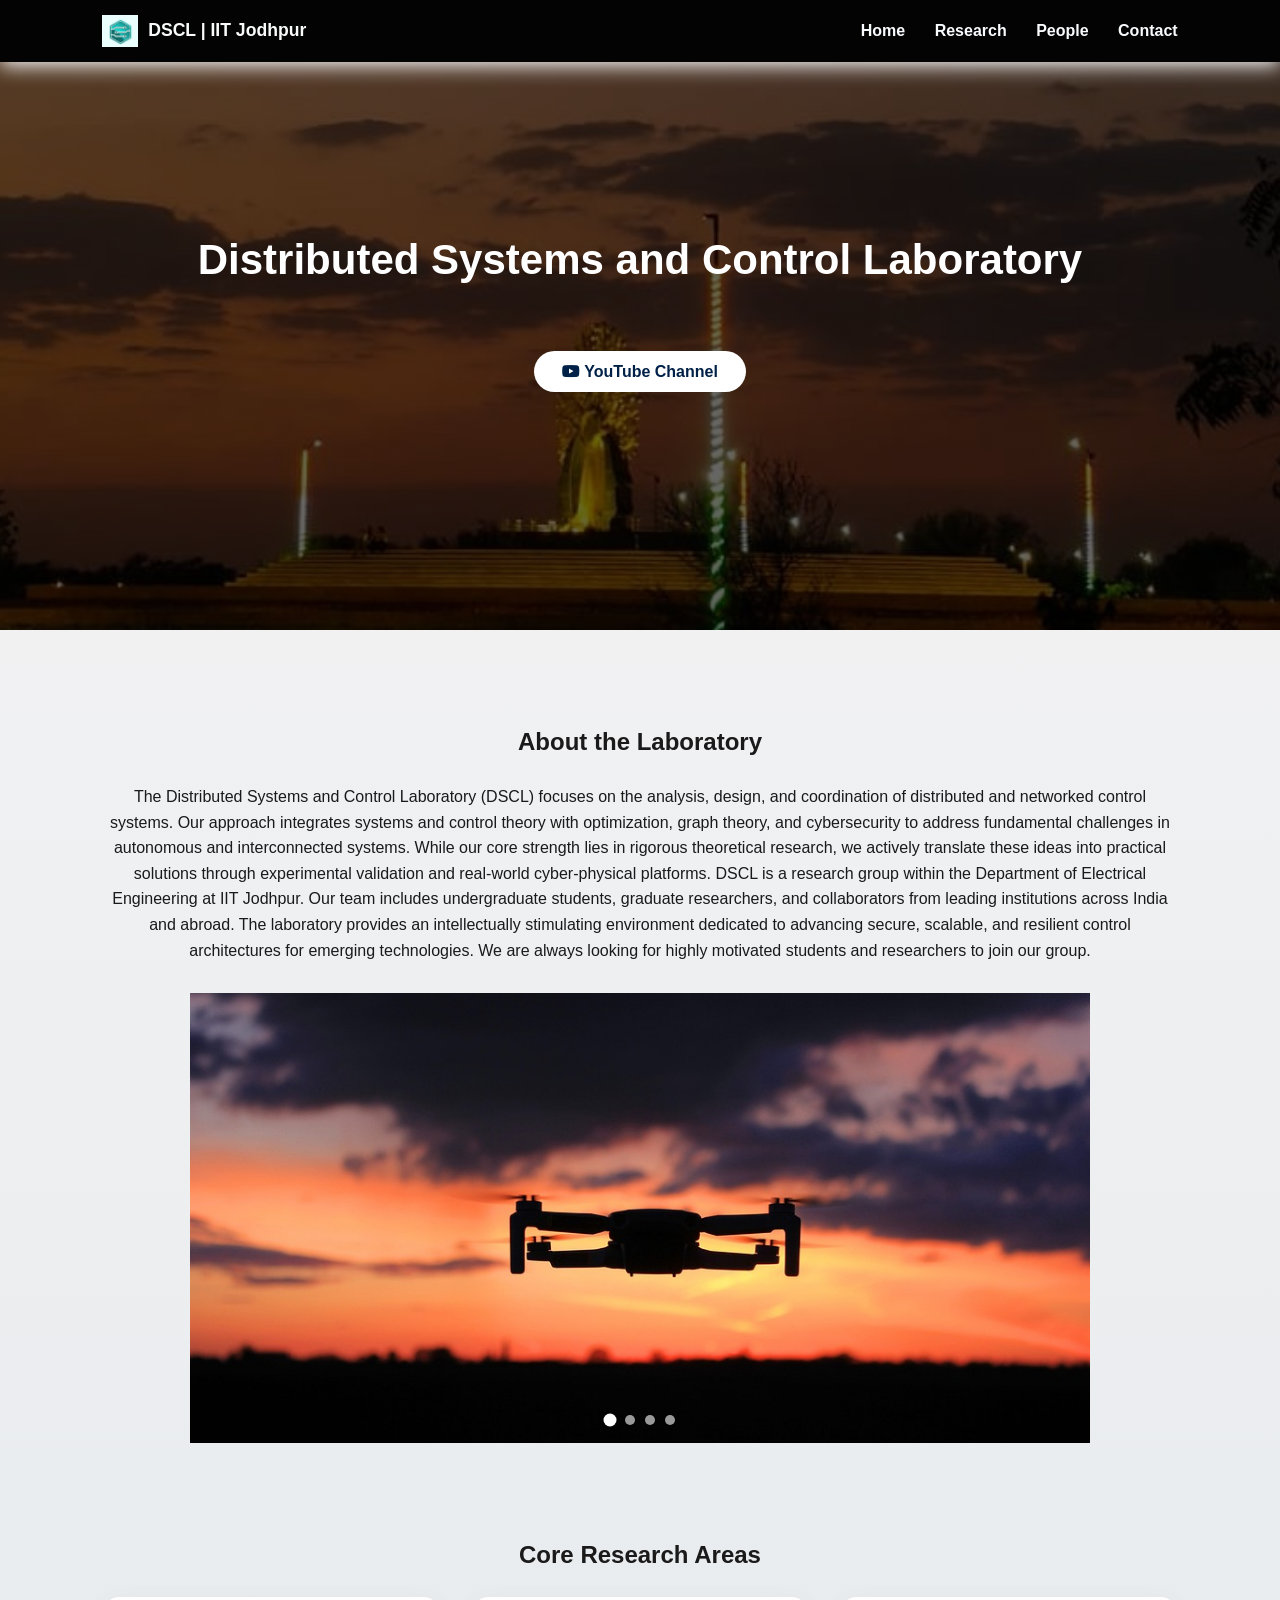
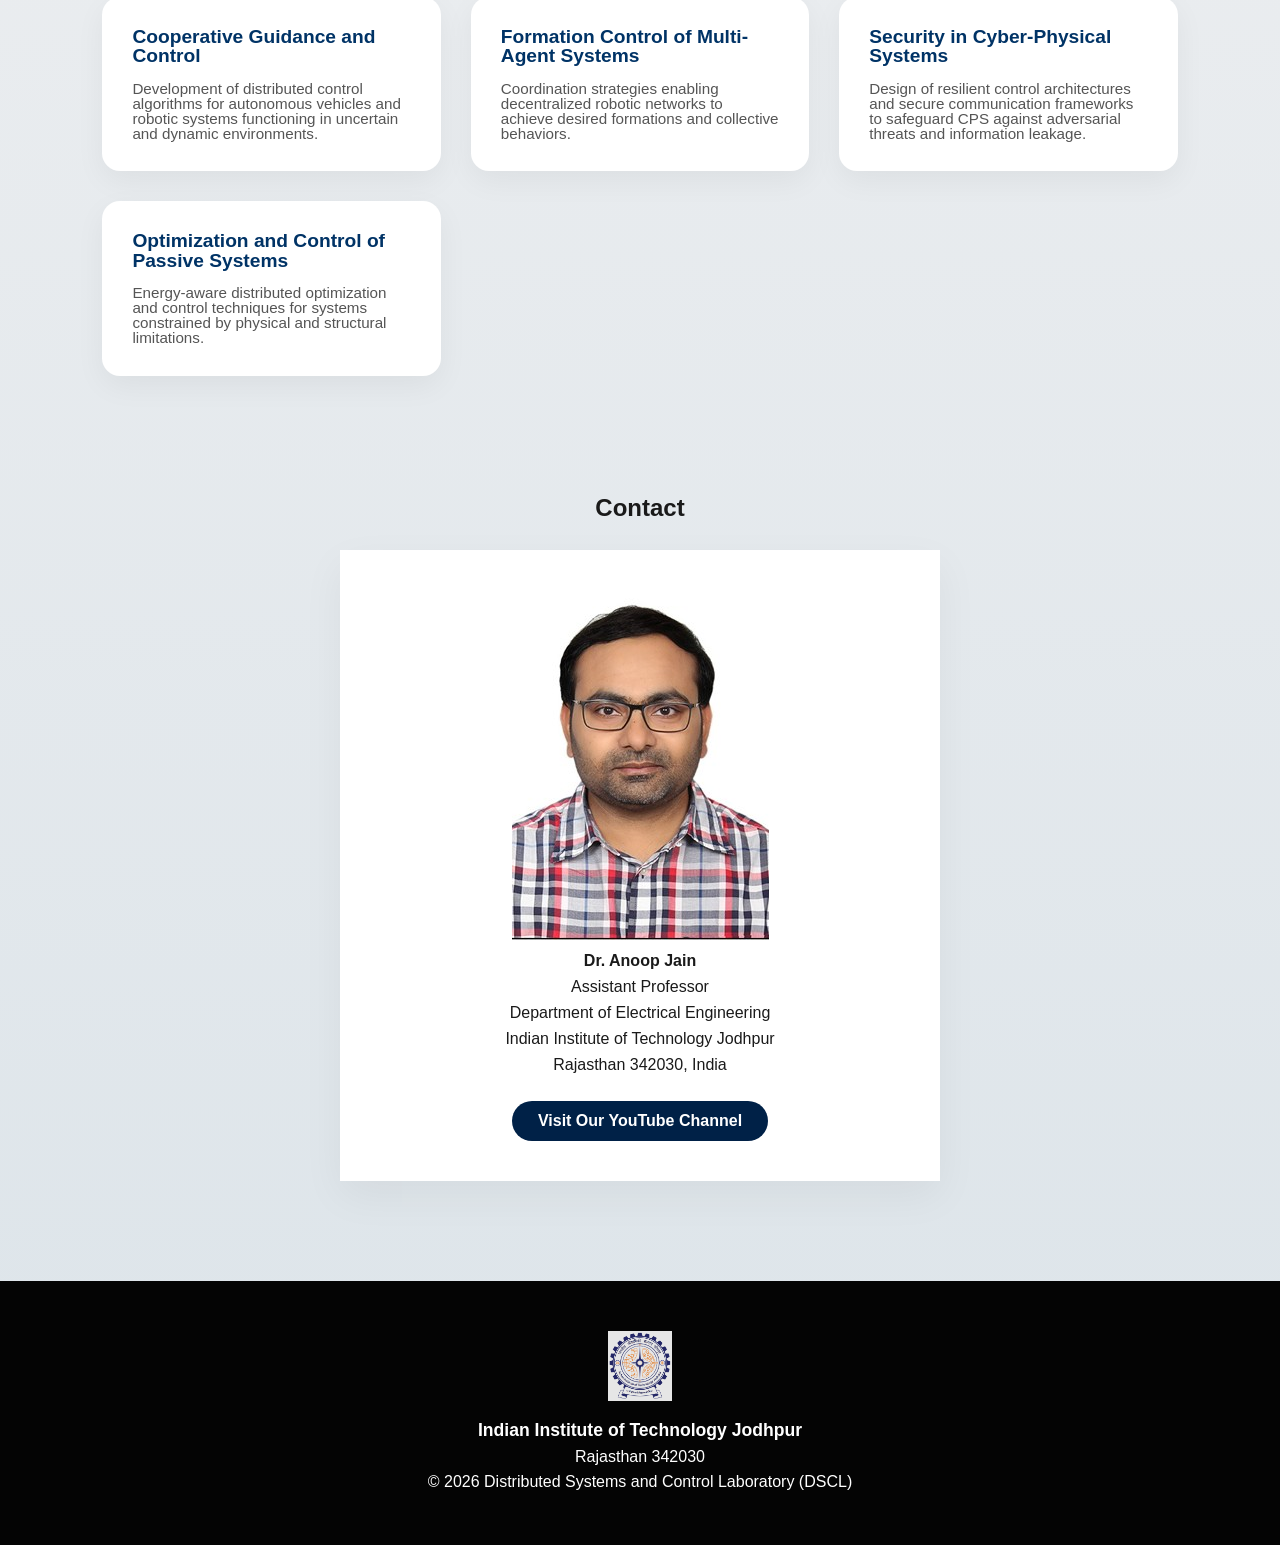
==== index.html @ 138d121e "Update index.html" ====
<!DOCTYPE html>
<html lang="en">
<head>
    <link rel="stylesheet" href="https://cdnjs.cloudflare.com/ajax/libs/font-awesome/6.5.0/css/all.min.css">
    <link rel="icon" type="image/png" href="Screenshot 2026-02-28 103201.png">
    <meta charset="UTF-8">
    <title>Research | Distributed Systems and Control Laboratory</title>
    <link rel="stylesheet" href="people.css">
    <!-- <meta name="viewport" content="width=device-width, initial-scale=1.0"> -->
    <title>Distributed Systems and Control Laboratory | IIT Jodhpur</title>
    <link href="https://fonts.googleapis.com/css2?family=Inter:wght@300;400;600;700;800&display=swap" rel="stylesheet">
    <style>
        * {
            margin: 0;
            padding: 0;
            box-sizing: border-box;
            scroll-behavior: smooth;
        }

        body {
            font-family: 'Inter', sans-serif;
            line-height: 1;
            color: #1a1a1a;
             background: linear-gradient(rgba(246, 244, 244, 0.941), rgba(197, 210, 219, 0.6));
        }

 nav {
            position: fixed;
            width: 100%;
            top: 0;
            background: rgb(3, 3, 3);
            backdrop-filter: blur(10px);
            display: flex;
            justify-content: space-between;
            align-items: center;
            padding: 15px 8%;
            box-shadow: 0 4px 20px rgb(250, 249, 249);
            z-index: 1000;
        }

        .logo {
            font-weight: 800;
            color: #002147;
            font-size: 1.1rem;
        }

        .nav-links a {
            margin-left: 25px;
            text-decoration: none;
            color: #f9fcfe;
            font-weight: 600;
            position: relative;
        }

        .nav-links a::after {
            content: '';
            position: absolute;
            width: 0%;
            height: 2px;
            left: 0;
            bottom: -4px;
            background: #f4f6f7f3;
            transition: 0.3s;
        }

        .nav-links a:hover::after {
            width: 100%;
        }


        /* HERO SECTION */
	
  .page-header {
   height: 70vh;
    background: linear-gradient(rgba(0,0,0,0.6), rgba(0,0,0,0.6)),
                url("WhatsApp Image 2026-02-28 at 10.36.18.jpeg");
    background-size: cover;
    background-position: center;
    background-repeat: no-repeat;

    color: white;
    display: flex;
    flex-direction: column;
    justify-content: center;
    align-items: center;
    text-align: center;
    padding: 0 20px;
}

.page-header h1 {
    font-size: 42px;
    margin-bottom: 10px;
}

        .hero-btn {
            margin-top: 60px;
            padding: 12px 28px;
            border-radius: 30px;
            background: white;
            color: #002147;
            font-weight: 600;
            text-decoration: none;
            transition: 0.3s ease;
        }

        .hero-btn:hover {
            background: #e6ecff;
        }

        /* SECTIONS */
        section {
            padding: 100px 8%;
        }
.section-title {
    text-align: center;
	margin-bottom: 30px;
}

       .about p {
    max-width: 1400px;
    margin: 0;              /* remove auto centering */
    text-align: center;
    line-height: 1.6;
    margin-bottom: 30px;
}
        /* CARDS */
        .card-grid {
            display: grid;
            grid-template-columns: repeat(auto-fit, minmax(260px, 1fr));
            gap: 30px;
        }

        .card {
            background: white;
            padding: 30px;
            border-radius: 18px;
            box-shadow: 0 10px 30px rgba(0,0,0,0.05);
            transition: all 0.3s ease;
        }

        .card:hover {
            transform: translateY(-8px);
            box-shadow: 0 15px 40px rgba(0,0,0,0.08);
        }

        .card h3 {
            margin-bottom: 15px;
            color: #003366;
            font-size: 1.2rem;
        }

        .card p {
            font-size: 0.95rem;
            color: #555;
        }

        /* CONTACT */
       
       .contact-box {
    position: relative;
    background: white;
    padding: 40px;
    border-radius: 0;
    max-width: 600px;
    margin: auto;
    text-align: center;
    box-shadow: 0 15px 40px rgba(0,0,0,0.05);
    overflow: hidden;
} 
       .contact-box::before {
    content: "";
    position: absolute;
    inset: 0;
    opacity: 0.1;   /* adjust this for lightness */
    z-index: 0;
} 
.contact-box * {
    position: relative;
    z-index: 1;
}

        .contact-box p {
            margin-top: 10px;
            margin-bottom: 8px;
        }

        .btn {
            display: inline-block;
            margin-top: 20px;
            padding: 12px 26px;
            border-radius: 30px;
            background: #002147;
            color: white;
            font-weight: 600;
            text-decoration: none;
            transition: 0.3s;
        }

        .btn:hover {
            background: #004080;
        }

        footer {
    background: #040404;
    color: white;
    padding: 50px 20px;
    text-align: center;
}

.footer-content {
    display: flex;
    flex-direction: column;
    align-items: center;
    gap: 15px;
}

.footer-logo {
    height: 70px;
    width: auto;
    opacity: 0.9;
}

.footer-text {
    line-height: 1.6;
}

.institute-name {
    font-weight: 600;
    font-size: 1.1rem;
}
  @media (max-width: 768px) {
            header h1 {
                font-size: 2.2rem;
            }

            section {
                padding: 80px 6%;
            }
        }
		.logo {
    display: flex;
    align-items: center;
    gap: 10px;
    font-weight: 800;
    color: #f9fafa;
    font-size: 1.1rem;
}

.logo img {
    height: 32px;   /* adjust size here */
    width: auto;
}

/* ABOUT SLIDESHOW */
#about {
    padding-bottom: 40px;   /* reduce from 100px */
}

#research {
    padding-top: 60px;      /* reduce from 100px */
}
#research {
    padding-bottom: 60px;   /* was effectively 100px */
}

#contact {
    padding-top: 60px;      /* was effectively 100px */
}


.about-slideshow {
    position: relative;
    max-width: 900px;
    height: 450px;
    margin: 20px auto 0;
    overflow: hidden;
    border-radius: 0px;
}

.slides-track {
    display: flex;
    height: 100%;
    transition: transform 0.8s ease-in-out;
}

.slide {
    min-width: 100%;
    height: 100%;
    object-fit: cover;
}

/* Dots */
.dots {
    position: absolute;
    bottom: 15px;
    width: 100%;
    text-align: center;
}

.dot {
    height: 10px;
    width: 10px;
    margin: 0 5px;
    background: rgba(255,255,255,0.6);
    border-radius: 50%;
    display: inline-block;
    cursor: pointer;
    transition: 0.3s;
}

.dot.active {
    background: white;
    transform: scale(1.3);
}
    </style>
</head>
<body>
<nav>
    <div class="logo">
        <img src="Screenshot 2026-02-28 103201.png" alt="DSCL Logo">
        <span>DSCL | IIT Jodhpur</span>
    </div>

    <div class="nav-links">
        <a href="index.html">Home</a>
        <a href="research.html">Research</a>
        <a href="people.html" class="active">People</a>
        <a href="index.html#contact">Contact</a>
    </div>
</nav>
<section class="page-header">
    <h1>Distributed Systems and Control Laboratory</h1>
    <p></p>
  <a href="https://www.youtube.com/@DSCL_IITJ" target="_blank" class="hero-btn">
    <i class="fab fa-youtube"></i> YouTube Channel
</a>
</section>

<section id="about" class="about">
    <h2 class="section-title">About the Laboratory</h2>
    <p>
       The Distributed Systems and Control Laboratory (DSCL) focuses on the analysis, design, and coordination of distributed and networked control systems. Our approach integrates systems and control theory with optimization, graph theory, and cybersecurity to address fundamental challenges in autonomous and interconnected systems. While our core strength lies in rigorous theoretical research, we actively translate these ideas into practical solutions through experimental validation and real-world cyber-physical platforms.

DSCL is a research group within the Department of Electrical Engineering at IIT Jodhpur. Our team includes undergraduate students, graduate researchers, and collaborators from leading institutions across India and abroad. The laboratory provides an intellectually stimulating environment dedicated to advancing secure, scalable, and resilient control architectures for emerging technologies.

We are always looking for highly motivated students and researchers to join our group. 
    </p>
	<div class="about-slideshow">
    <div class="slides-track">
        <img src="bg2.jpg" class="slide">
        <img src="bg1.jpg" class="slide">
        <img src="bg3.jpeg" class="slide">
        <img src="bg7.jpg" class="slide">
    </div>

    <div class="dots"></div>
</div>
	
</section>

<section id="research">
    <h2 class="section-title">Core Research Areas</h2>
    <div class="card-grid">

        <div class="card">
            <h3>Cooperative Guidance and Control</h3>
            <p>
                Development of distributed control algorithms for autonomous vehicles and robotic
                systems functioning in uncertain and dynamic environments.
            </p>
			
        </div>

        <div class="card">
            <h3>Formation Control of Multi-Agent Systems</h3>
            <p>
                Coordination strategies enabling decentralized robotic networks to achieve
                desired formations and collective behaviors.
            </p>
        </div>

        <div class="card">
            <h3>Security in Cyber‑Physical Systems</h3>
            <p>
                Design of resilient control architectures and secure communication frameworks
                to safeguard CPS against adversarial threats and information leakage.
            </p>
        </div>

        <div class="card">
            <h3>Optimization and Control of Passive Systems</h3>
            <p>
                Energy‑aware distributed optimization and control techniques for systems
                constrained by physical and structural limitations.
            </p>
        </div>

    </div>
</section>

<section id="contact">
    <h2 class="section-title">Contact</h2>
    <div class="contact-box">
        <img src="Anoop-Jain-638812005299791184.jpg" alt="DSCL Logo">
        <p><strong>Dr. Anoop Jain</strong></p>
        <p>Assistant Professor</p>
        <p>Department of Electrical Engineering</p>
        <p>Indian Institute of Technology Jodhpur</p>
        <p>Rajasthan 342030, India</p>
        <a href="#" class="btn">Visit Our YouTube Channel</a>
    </div>
</section>

<footer>
    <div class="footer-content">
        <img src="iitj_logo_new.png" alt="IIT Jodhpur Logo" class="footer-logo">

        <div class="footer-text">
            <p class="institute-name">Indian Institute of Technology Jodhpur</p>
            <p>Rajasthan 342030</p>
            <p>© 2026 Distributed Systems and Control Laboratory (DSCL)</p>
        </div>
    </div>
</footer>
<script>
const track = document.querySelector(".slides-track");
const slides = document.querySelectorAll(".slide");
const dotsContainer = document.querySelector(".dots");

let index = 0;
let interval;

// Create dots dynamically
slides.forEach((_, i) => {
    const dot = document.createElement("span");
    dot.classList.add("dot");
    if (i === 0) dot.classList.add("active");

    dot.addEventListener("click", () => {
        index = i;
        updateSlider();
        resetAutoSlide();
    });

    dotsContainer.appendChild(dot);
});

const dots = document.querySelectorAll(".dot");

function updateSlider() {
    track.style.transform = `translateX(-${index * 100}%)`;

    dots.forEach(dot => dot.classList.remove("active"));
    dots[index].classList.add("active");
}

function autoSlide() {
    index = (index + 1) % slides.length;
    updateSlider();
}

function resetAutoSlide() {
    clearInterval(interval);
    interval = setInterval(autoSlide, 3000);
}

interval = setInterval(autoSlide, 3000);
</script>
</body>
</html>
---- people.css ----
* {
    margin: 0;
    padding: 0;
    box-sizing: border-box;
    font-family: Arial, Helvetica, sans-serif;
}

body {
    background: #f5f8fc;
    color: #222;
}
.logo {
    display: flex;
    align-items: center;
    gap: 10px;
    font-weight: 800;
    color: #f9fafa;
    font-size: 1.1rem;
}

.logo img {
    height: 32px;   /* adjust size here */
    width: auto;
}


/* NAVBAR */
/* RESPONSIVE NAVBAR */
nav {
            position: fixed;
            width: 100%;
            top: 0;
            background: rgb(3, 3, 3);
            backdrop-filter: blur(10px);
            display: flex;
            justify-content: space-between;
            align-items: center;
            padding: 15px 8%;
            box-shadow: 0 4px 20px rgb(250, 249, 249);
            z-index: 1000;
        }

        .logo {
            font-weight: 800;
            color: #002147;
            font-size: 1.1rem;
        }

        .nav-links a {
            margin-left: 25px;
            text-decoration: none;
            color: #f9fcfe;
            font-weight: 600;
            position: relative;
        }

        .nav-links a::after {
            content: '';
            position: absolute;
            width: 0%;
            height: 2px;
            left: 0;
            bottom: -4px;
            background: #f4f6f7f3;
            transition: 0.3s;
        }

        .nav-links a:hover::after {
            width: 100%;
        }

   .hero-btn {
            margin-top: 60px;
            padding: 12px 28px;
            border-radius: 30px;
            background: white;
            color: #002147;
            font-weight: 600;
            text-decoration: none;
            transition: 0.3s ease;
        }

        .hero-btn:hover {
            background: #e6ecff;
        }

/* HEADER */
.page-header {
   height: 70vh;
    background: linear-gradient(rgba(0,0,0,0.6), rgba(0,0,0,0.6)),
                url("WhatsApp Image 2026-02-28 at 10.36.18.jpeg");
    background-size: cover;
    background-position: center;
    background-repeat: no-repeat;

    color: white;
    display: flex;
    flex-direction: column;
    justify-content: center;
    align-items: center;
    text-align: center;
    padding: 0 20px;
}

.page-header h1 {
    font-size: 42px;
    margin-bottom: 10px;
}

/* PROFESSOR */
.professor-section {
    padding: 80px 10%;
}

.professor-card {
    display: flex;
    gap: 40px;
    align-items: center;
    background: white;
    padding: 50px;
    box-shadow: 0 10px 30px rgba(0,0,0,0.05);
}

.professor-card img {
    width: 220px;
    height: 260px;
    object-fit: cover;
}

.professor-info h2 {
    margin-bottom: 10px;
}

.designation {
    font-weight: bold;
    margin-bottom: 15px;
}

/* STUDENTS */
.students-section {
    padding: 80px 10%;
}

.students-section h2 {
    text-align: center;
    margin-bottom: 50px;
}

.students-grid {
    display: grid;
    grid-template-columns: repeat(auto-fit, minmax(230px, 1fr));
    gap: 30px;
}

.student-card {
    background: white;
    padding: 25px;
    text-align: center;
    box-shadow: 0 8px 25px rgba(0,0,0,0.05);
    transition: 0.3s;
}

.student-card:hover {
    transform: translateY(-8px);
}

.student-card img {

    width: 100%;
    height: 230px;
    object-fit: cover;
    object-position: top;   
}

/* ALUMNI */
.alumni-section {
    padding: 80px 10%;
    text-align: left;
}

.alumni-section h2 {
    margin-bottom: 30px;
}

.alumni-list p {
    margin: 8px 0;
}

/* FOOTER */

        footer {
    background: #040404;
    color: white;
    padding: 50px 20px;
    text-align: center;
}

.footer-content {
    display: flex;
    flex-direction: column;
    align-items: center;
    gap: 15px;
}

.footer-logo {
    height: 70px;
    width: auto;
    opacity: 0.9;
}

.footer-text {
    line-height: 1.6;
}

.institute-name {
    font-weight: 600;
    font-size: 1.1rem;
}

        @media (max-width: 768px) {
            header h1 {
                font-size: 2.2rem;
            }

            section {
                padding: 80px 6%;
            }
        }
		.logo {
    display: flex;
    align-items: center;
    gap: 10px;
    font-weight: 800;
    color: #f9fafa;
    font-size: 1.1rem;
}

.logo img {
    height: 32px;   /* adjust size here */
    width: auto;
}
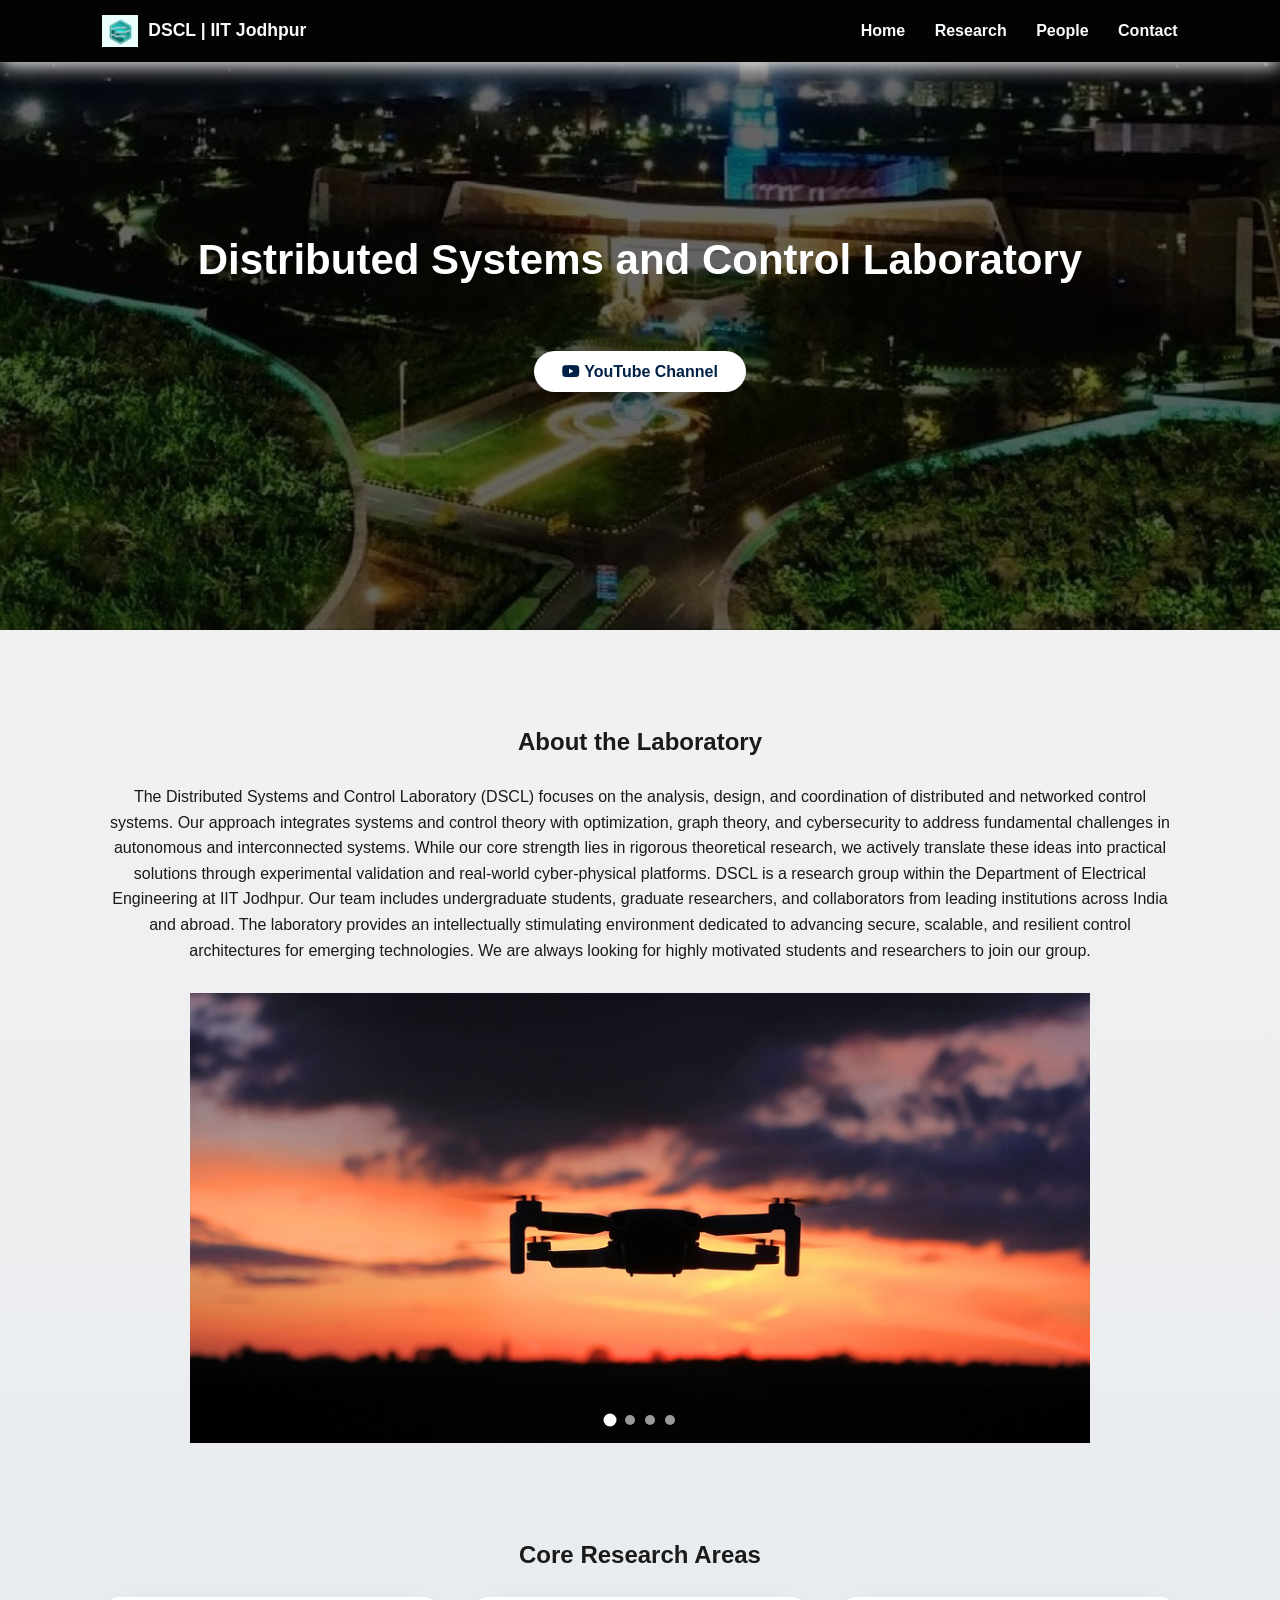
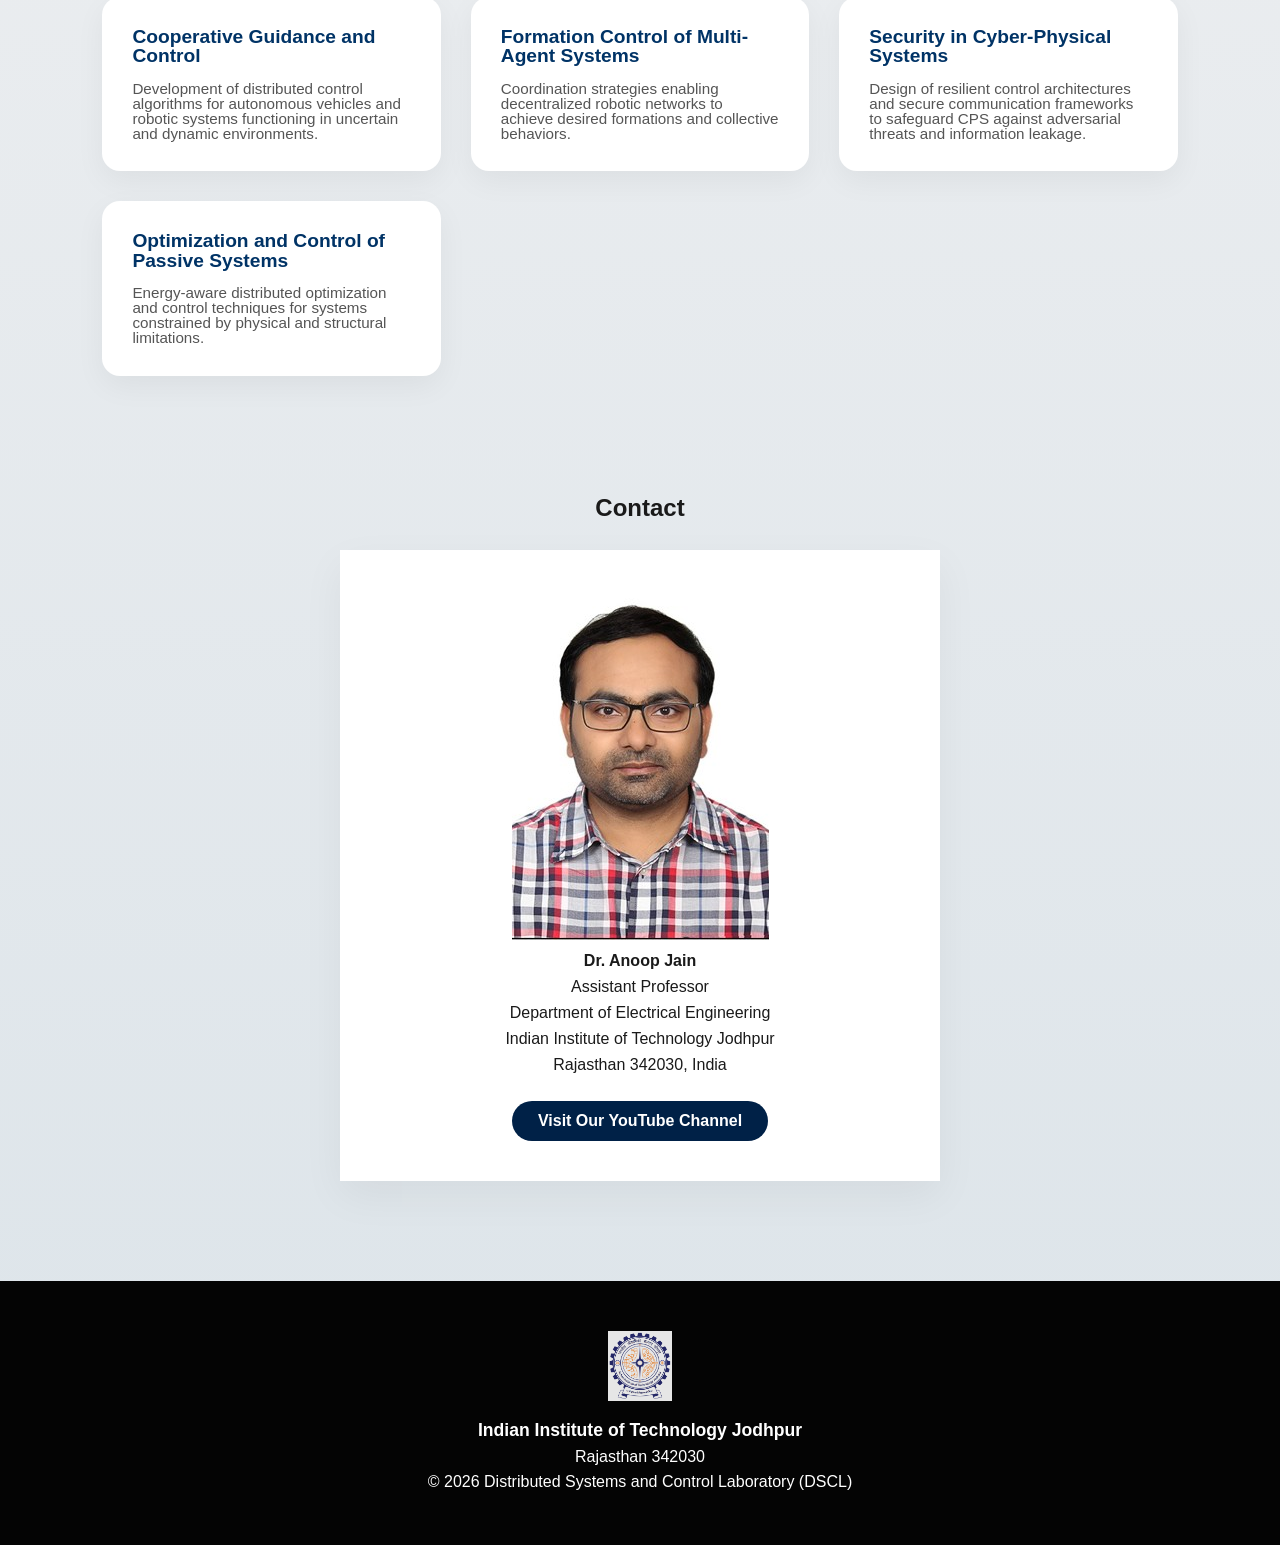
==== commit b4006d4d: "Update index.html" ====
--- a/index.html
+++ b/index.html
@@ -73,7 +73,7 @@
   .page-header {
    height: 70vh;
     background: linear-gradient(rgba(0,0,0,0.6), rgba(0,0,0,0.6)),
-                url("WhatsApp Image 2026-02-28 at 10.36.18.jpeg");
+                url("maxresdefault.jpg");
     background-size: cover;
     background-position: center;
     background-repeat: no-repeat;
@@ -474,3 +474,4 @@
 
 
 
+
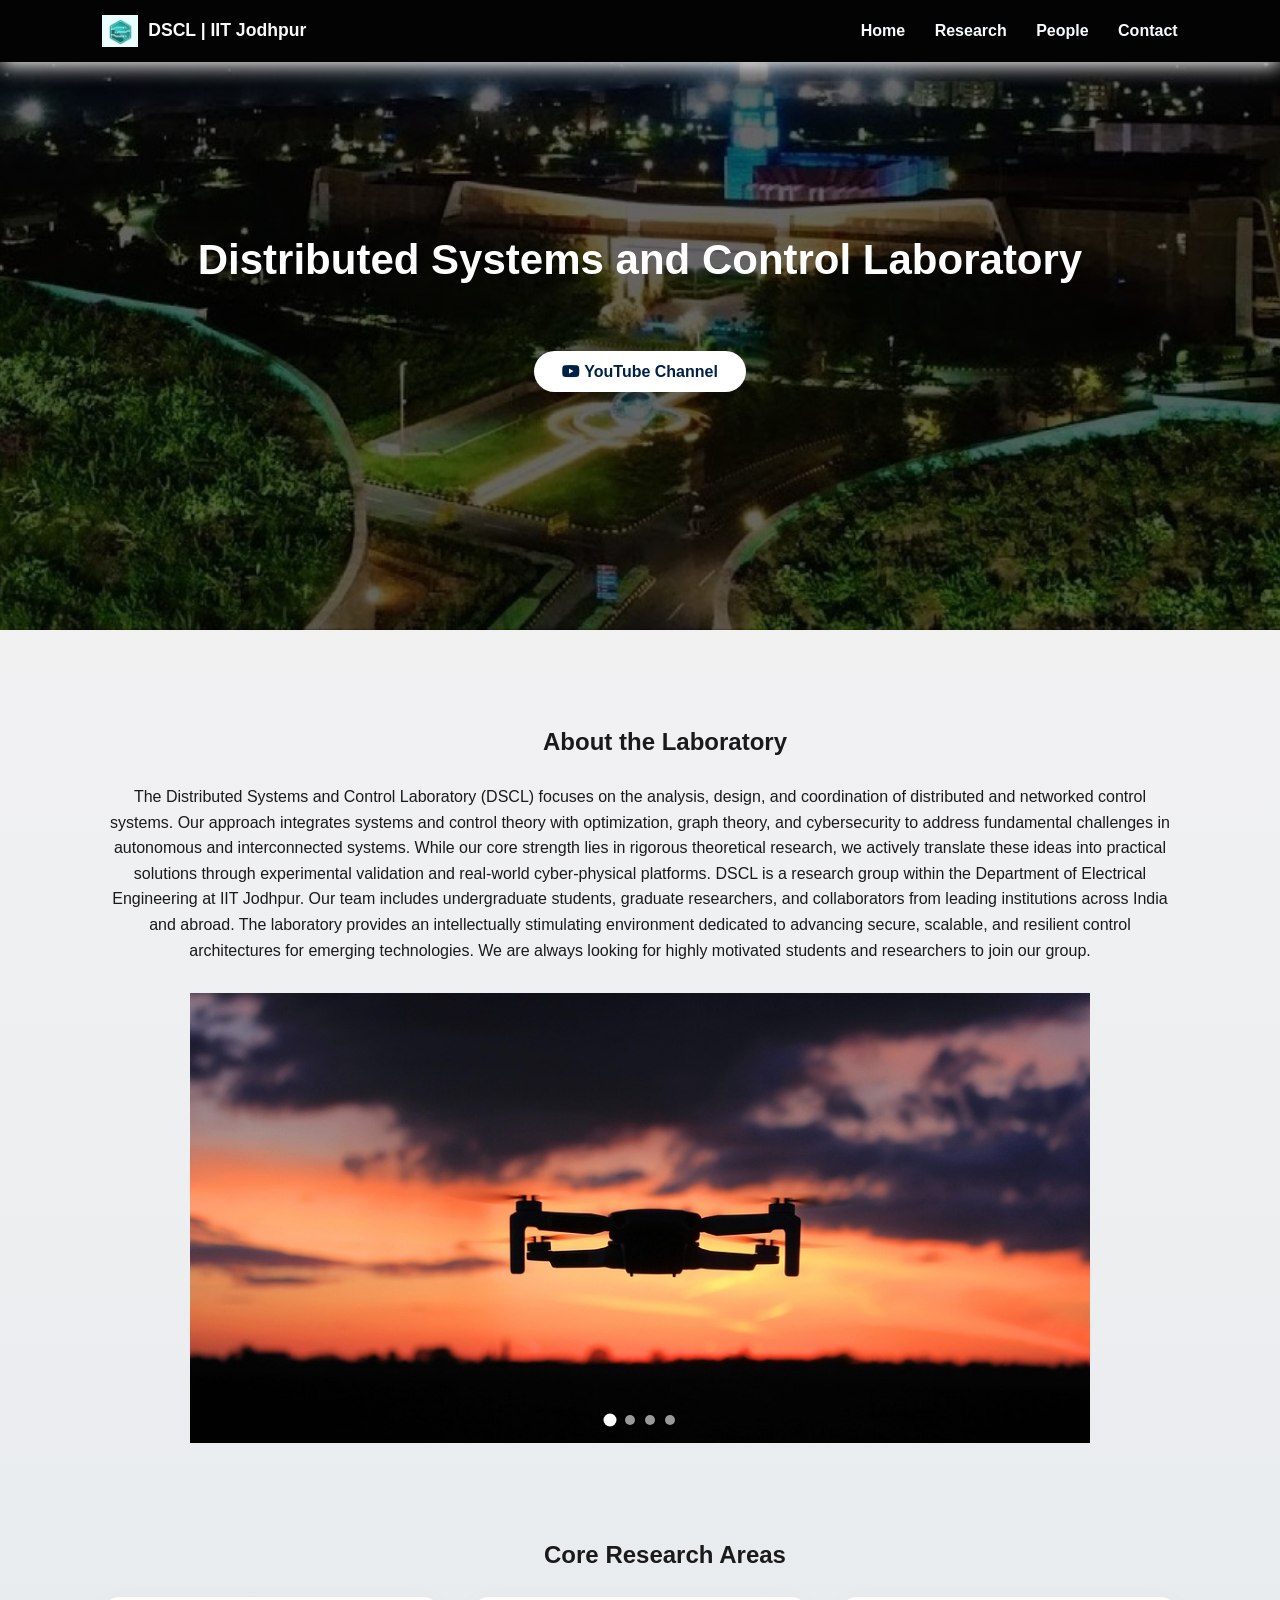
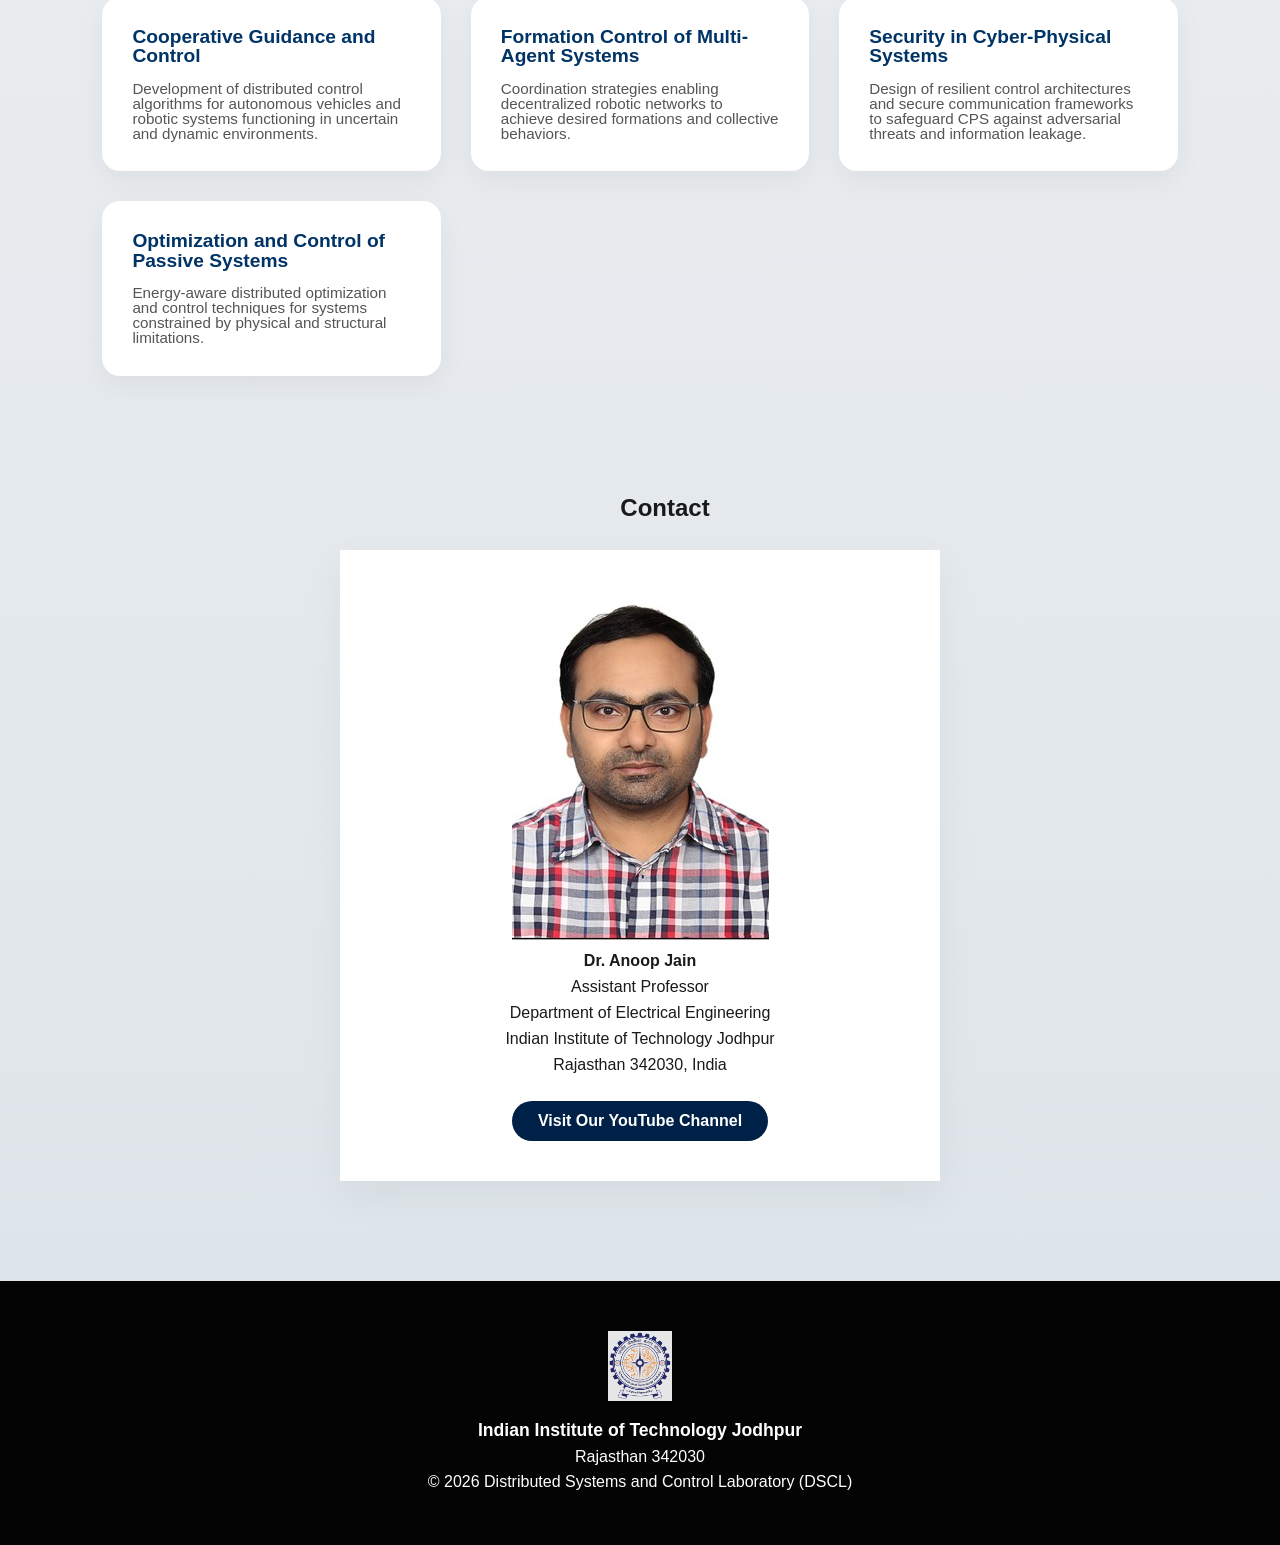
==== commit a8e56ca1: "Update index.html" ====
--- a/index.html
+++ b/index.html
@@ -114,11 +114,12 @@
 .section-title {
     text-align: center;
 	margin-bottom: 30px;
+	margin-left: 50px;
 }
 
        .about p {
     max-width: 1400px;
-    margin: 0;              /* remove auto centering */
+    margin: 0 auto;              /* remove auto centering */
     text-align: center;
     line-height: 1.6;
     margin-bottom: 30px;
@@ -475,3 +476,5 @@
 
 
 
+
+
--- a/people.css
+++ b/people.css
@@ -89,6 +89,9 @@
    height: 70vh;
     background: linear-gradient(rgba(0,0,0,0.6), rgba(0,0,0,0.6)),
                 url("WhatsApp Image 2026-02-28 at 10.36.18.jpeg");
+
+  
+    background-size: contain;
     background-size: cover;
     background-position: center;
     background-repeat: no-repeat;
@@ -108,6 +111,7 @@
 }
 
 /* PROFESSOR */
+
 .professor-section {
     padding: 80px 10%;
 }
@@ -239,3 +243,17 @@
     height: 32px;   /* adjust size here */
     width: auto;
 }
+
+@media (max-width: 768px) {
+    header {
+        background-position: top center;
+    }
+}
+
+
+
+
+
+
+
+
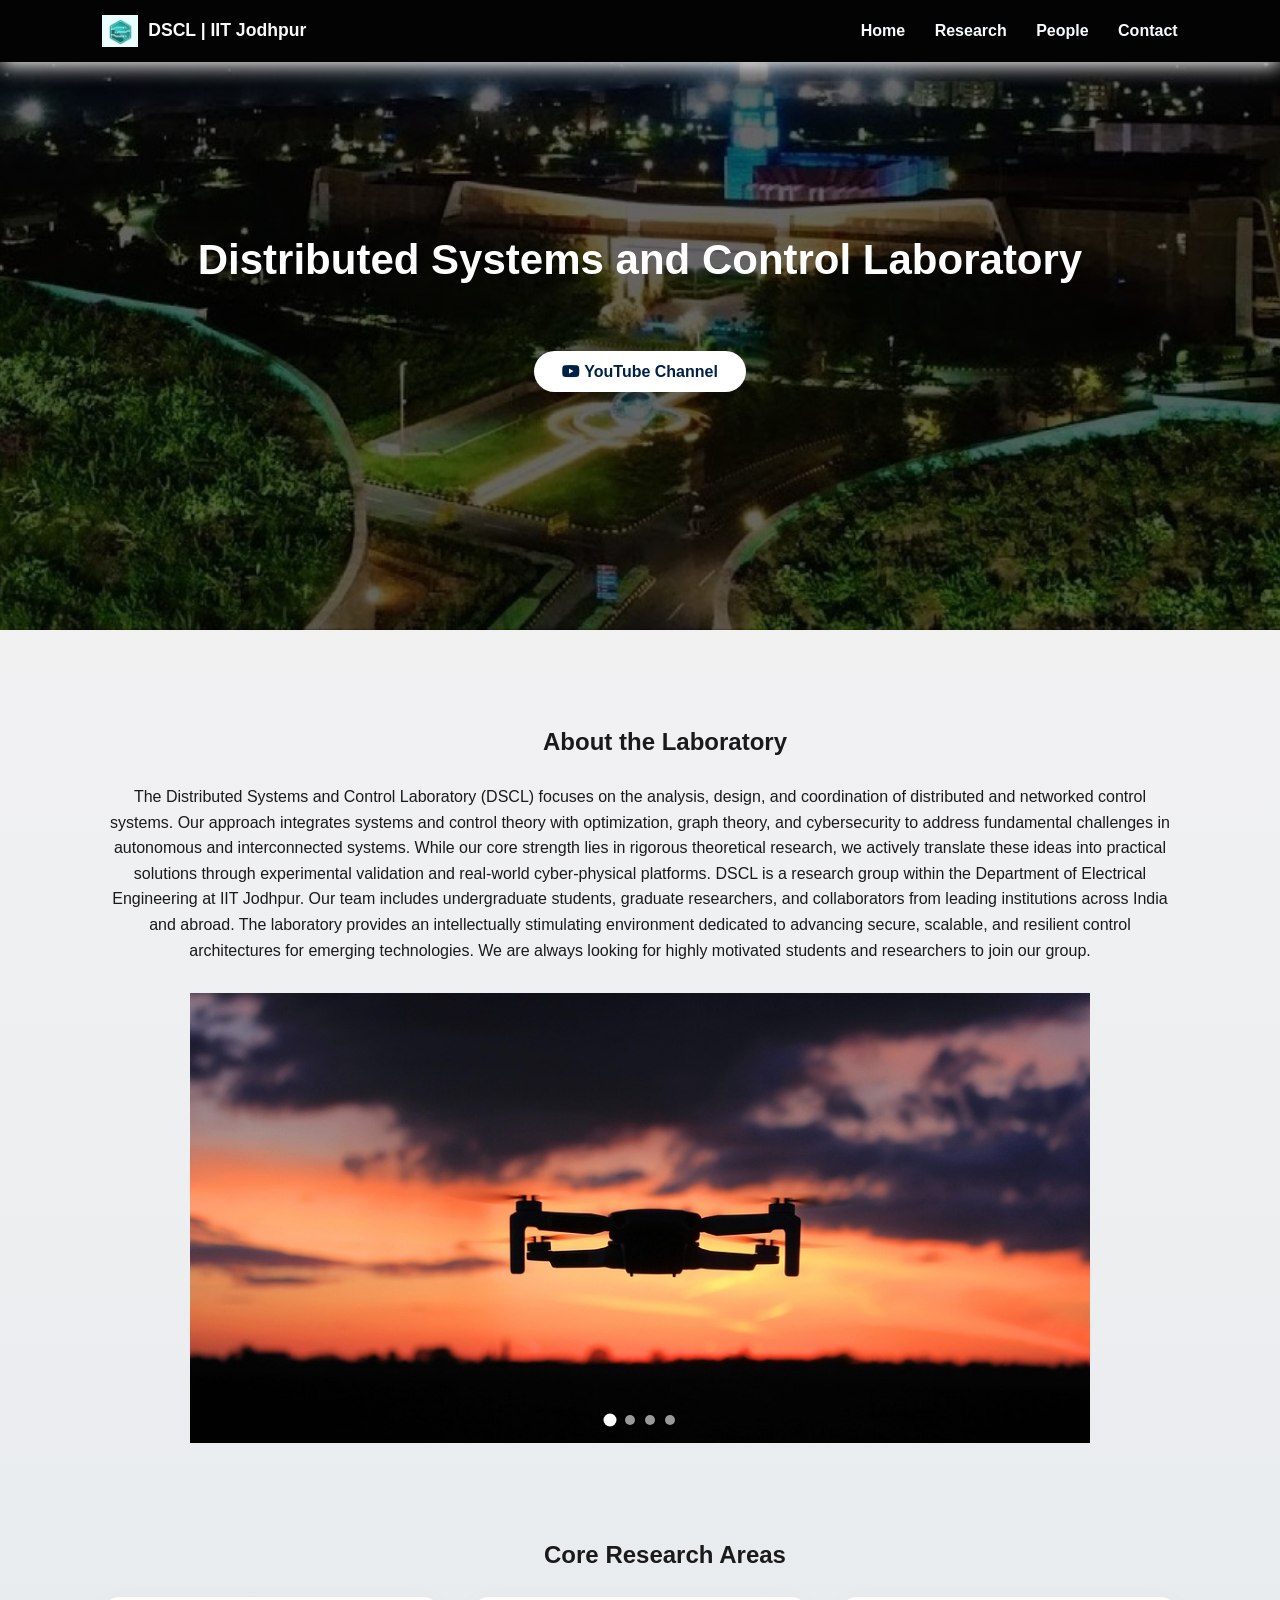
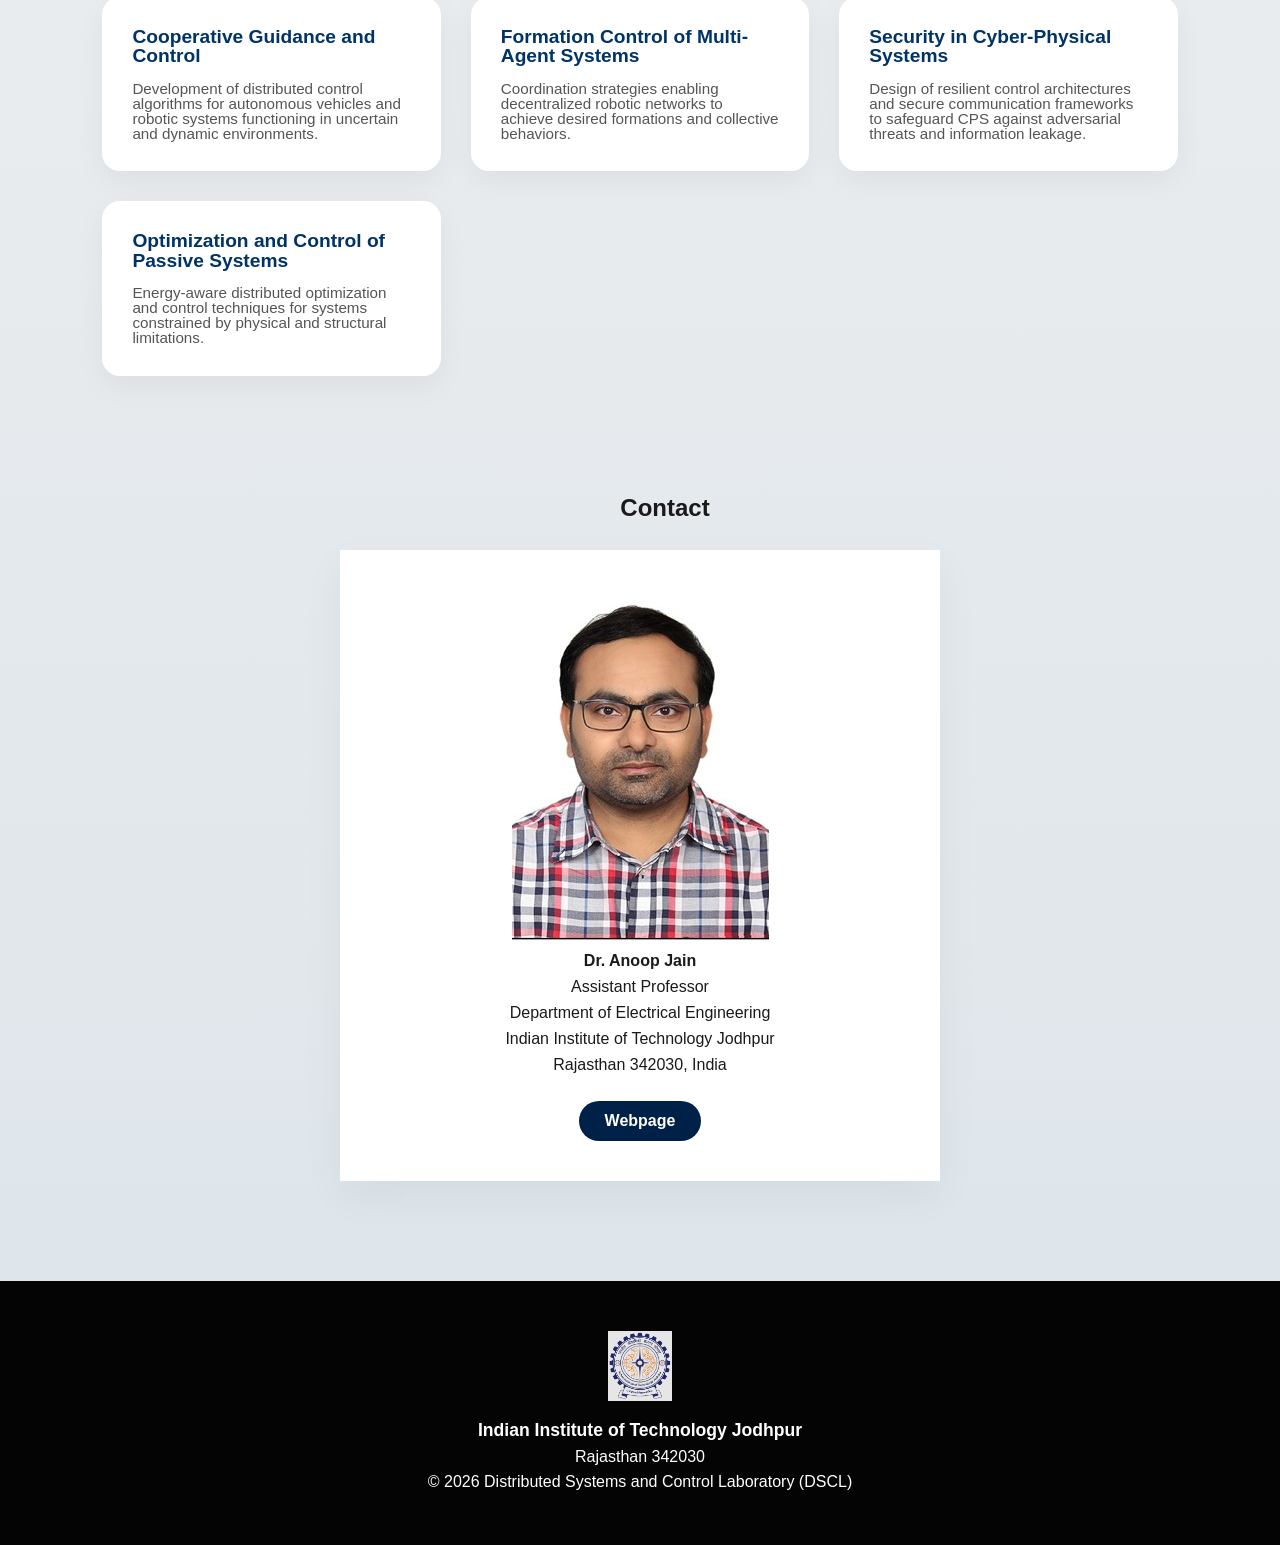
==== commit cdfe9722: "Update index.html" ====
--- a/index.html
+++ b/index.html
@@ -408,7 +408,7 @@
         <p>Department of Electrical Engineering</p>
         <p>Indian Institute of Technology Jodhpur</p>
         <p>Rajasthan 342030, India</p>
-        <a href="#" class="btn">Visit Our YouTube Channel</a>
+        <a href="https://sites.google.com/view/anoopjain?pli=1" class="btn">Webpage</a>
     </div>
 </section>
 
@@ -478,3 +478,4 @@
 
 
 
+
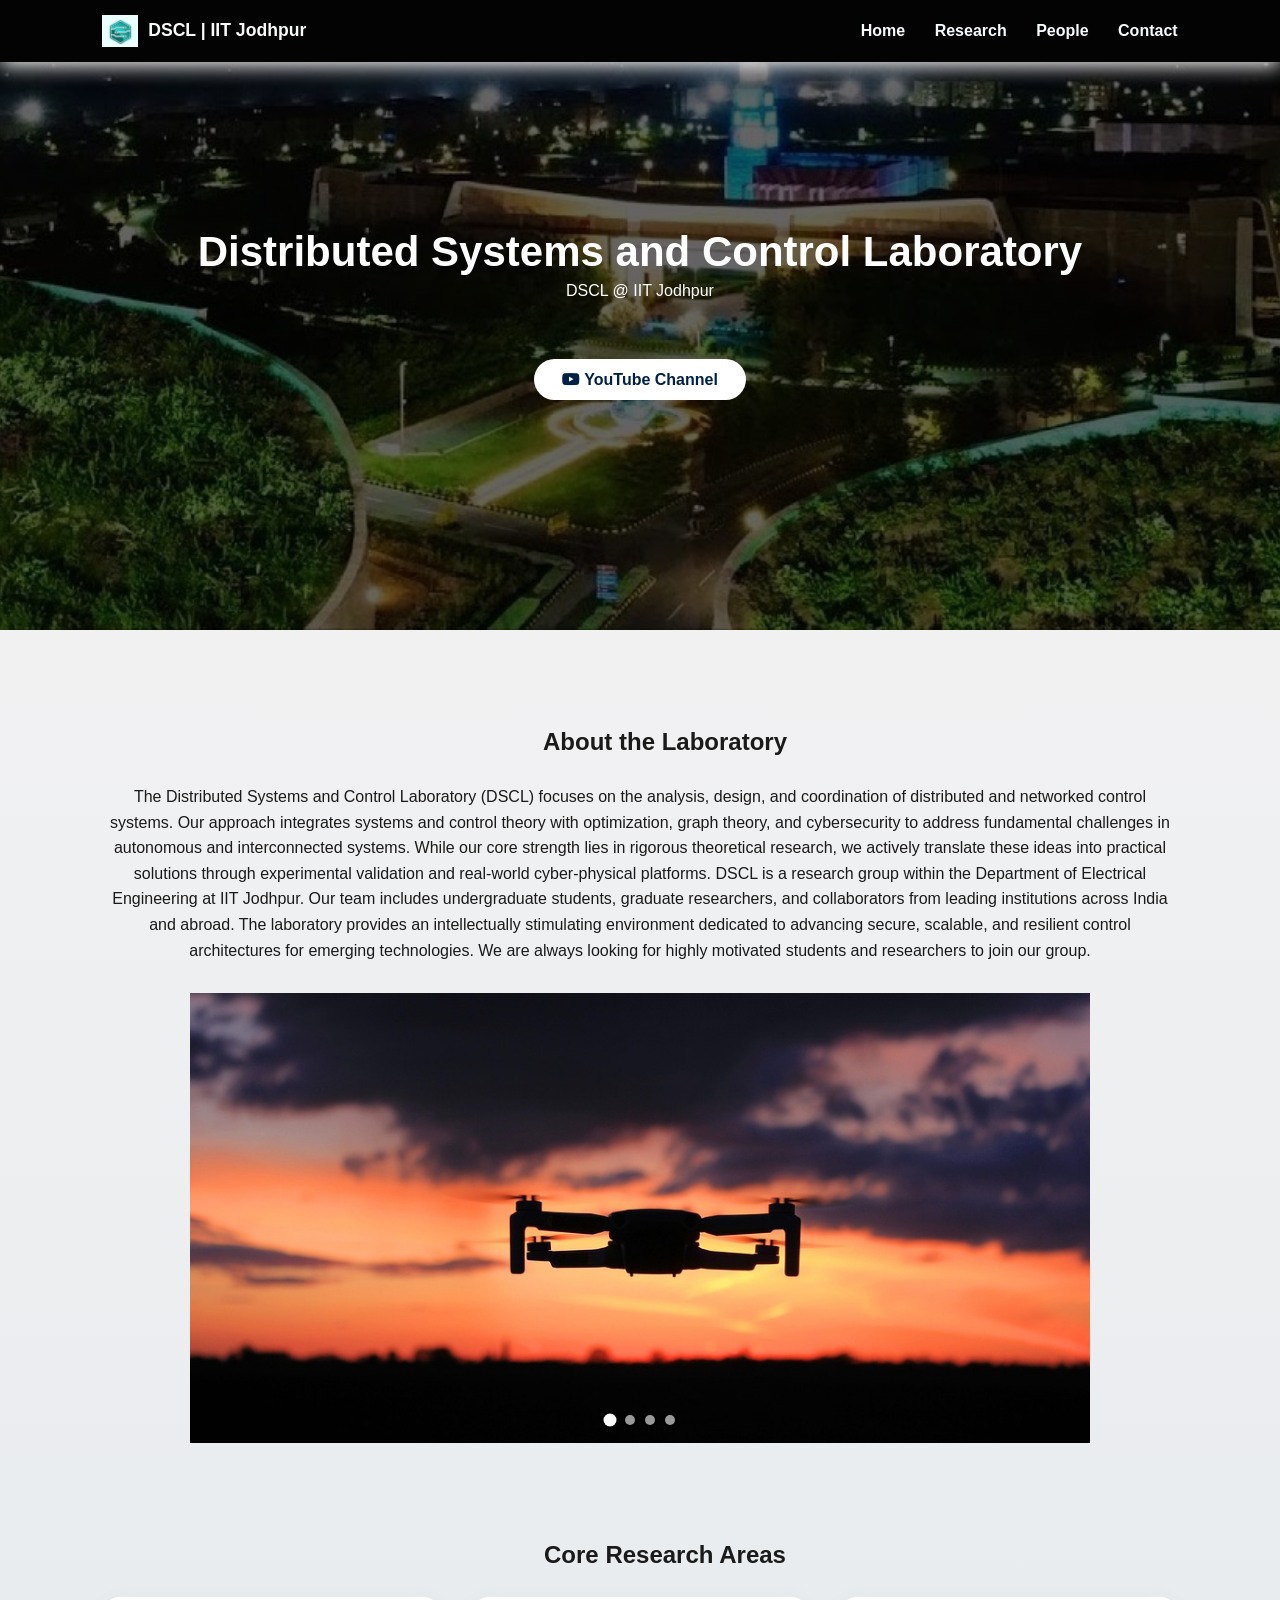
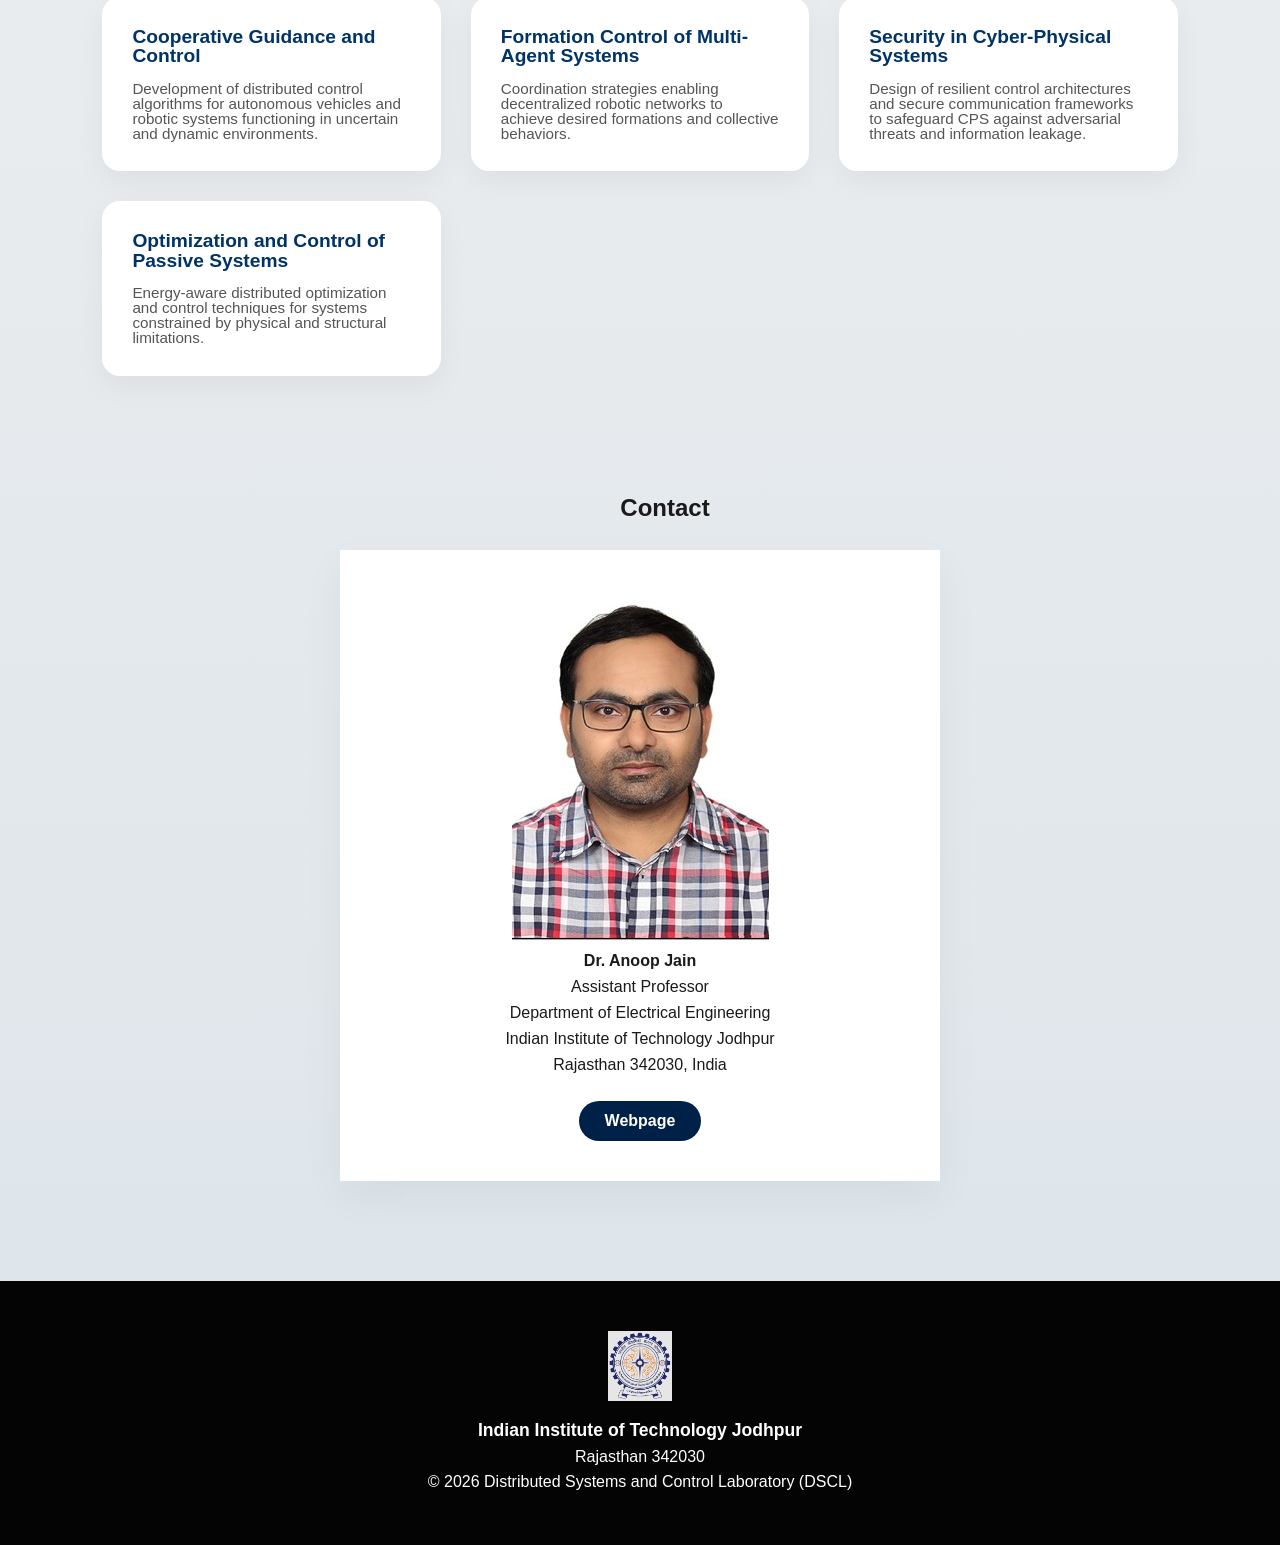
==== commit 7aa7200c: "Update index.html" ====
--- a/index.html
+++ b/index.html
@@ -331,7 +331,7 @@
 </nav>
 <section class="page-header">
     <h1>Distributed Systems and Control Laboratory</h1>
-    <p></p>
+    <p>DSCL @ IIT Jodhpur</p>
   <a href="https://www.youtube.com/@DSCL_IITJ" target="_blank" class="hero-btn">
     <i class="fab fa-youtube"></i> YouTube Channel
 </a>
@@ -479,3 +479,4 @@
 
 
 
+
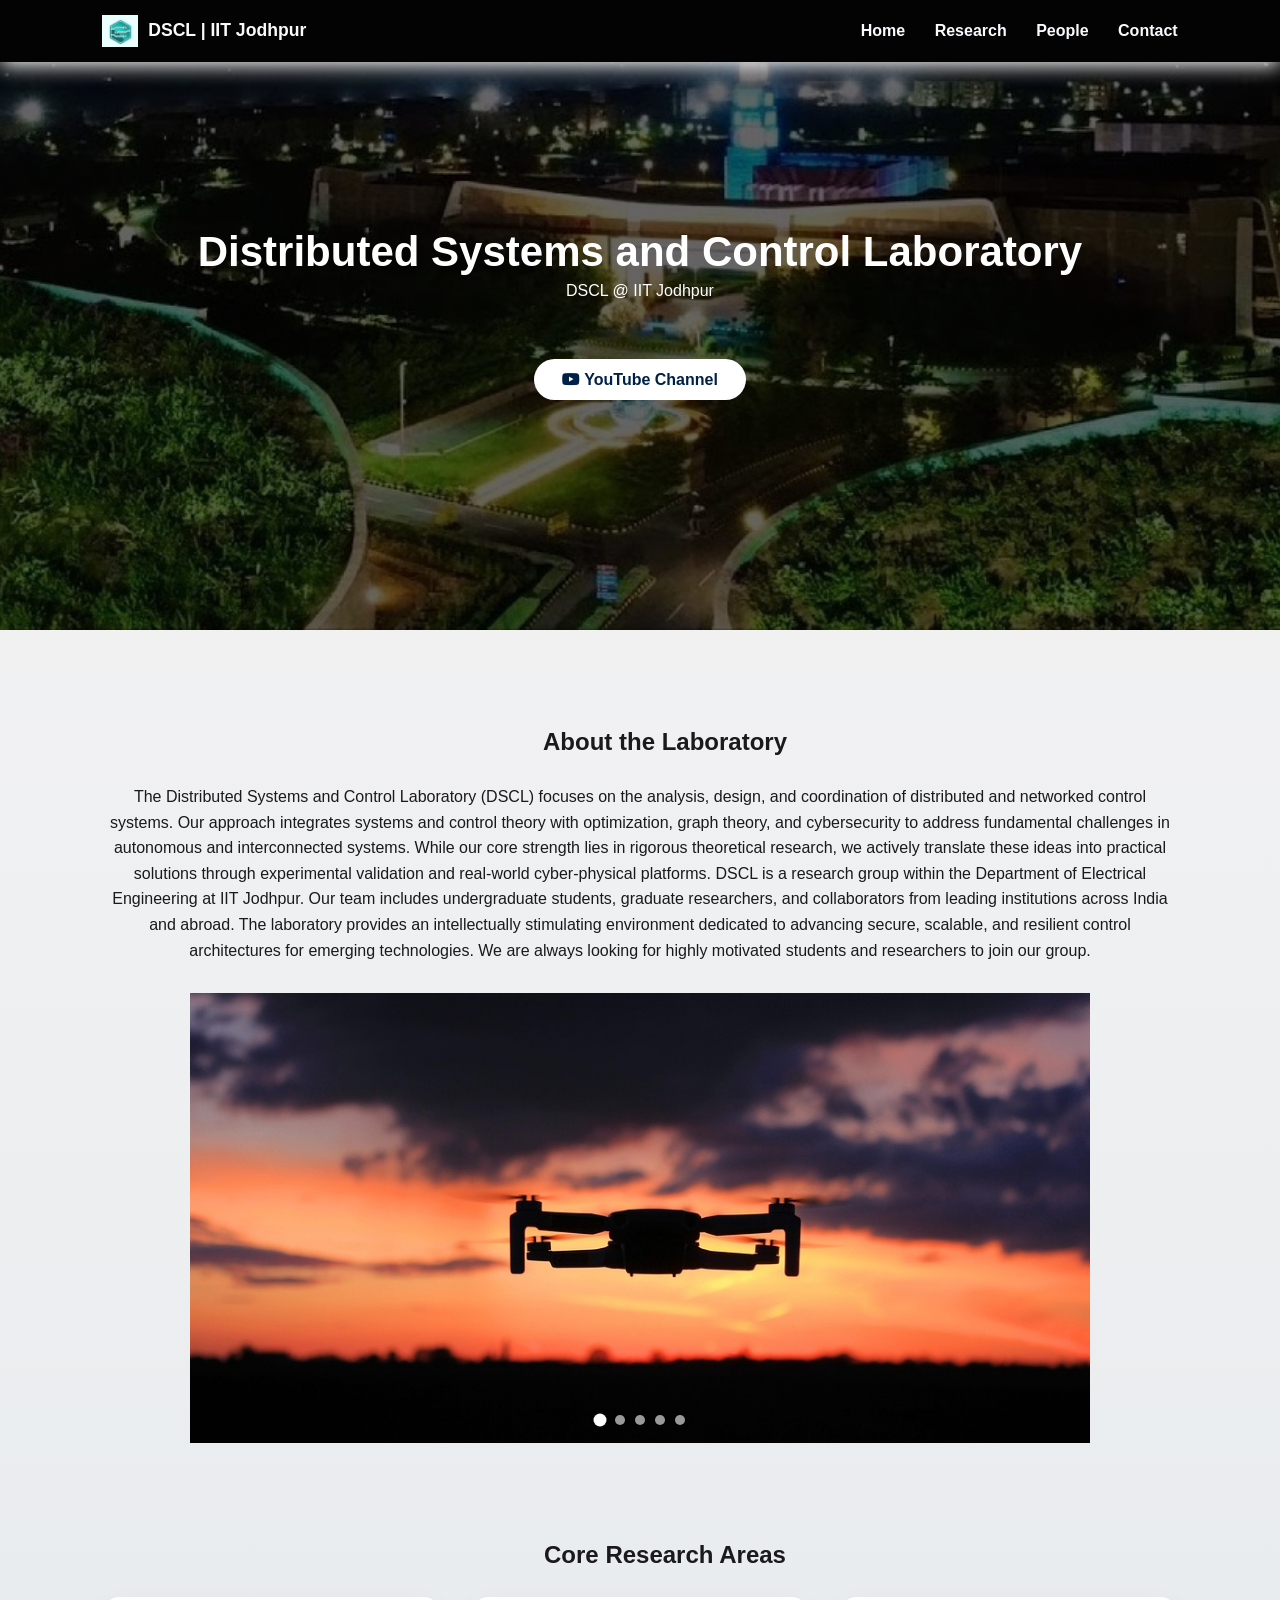
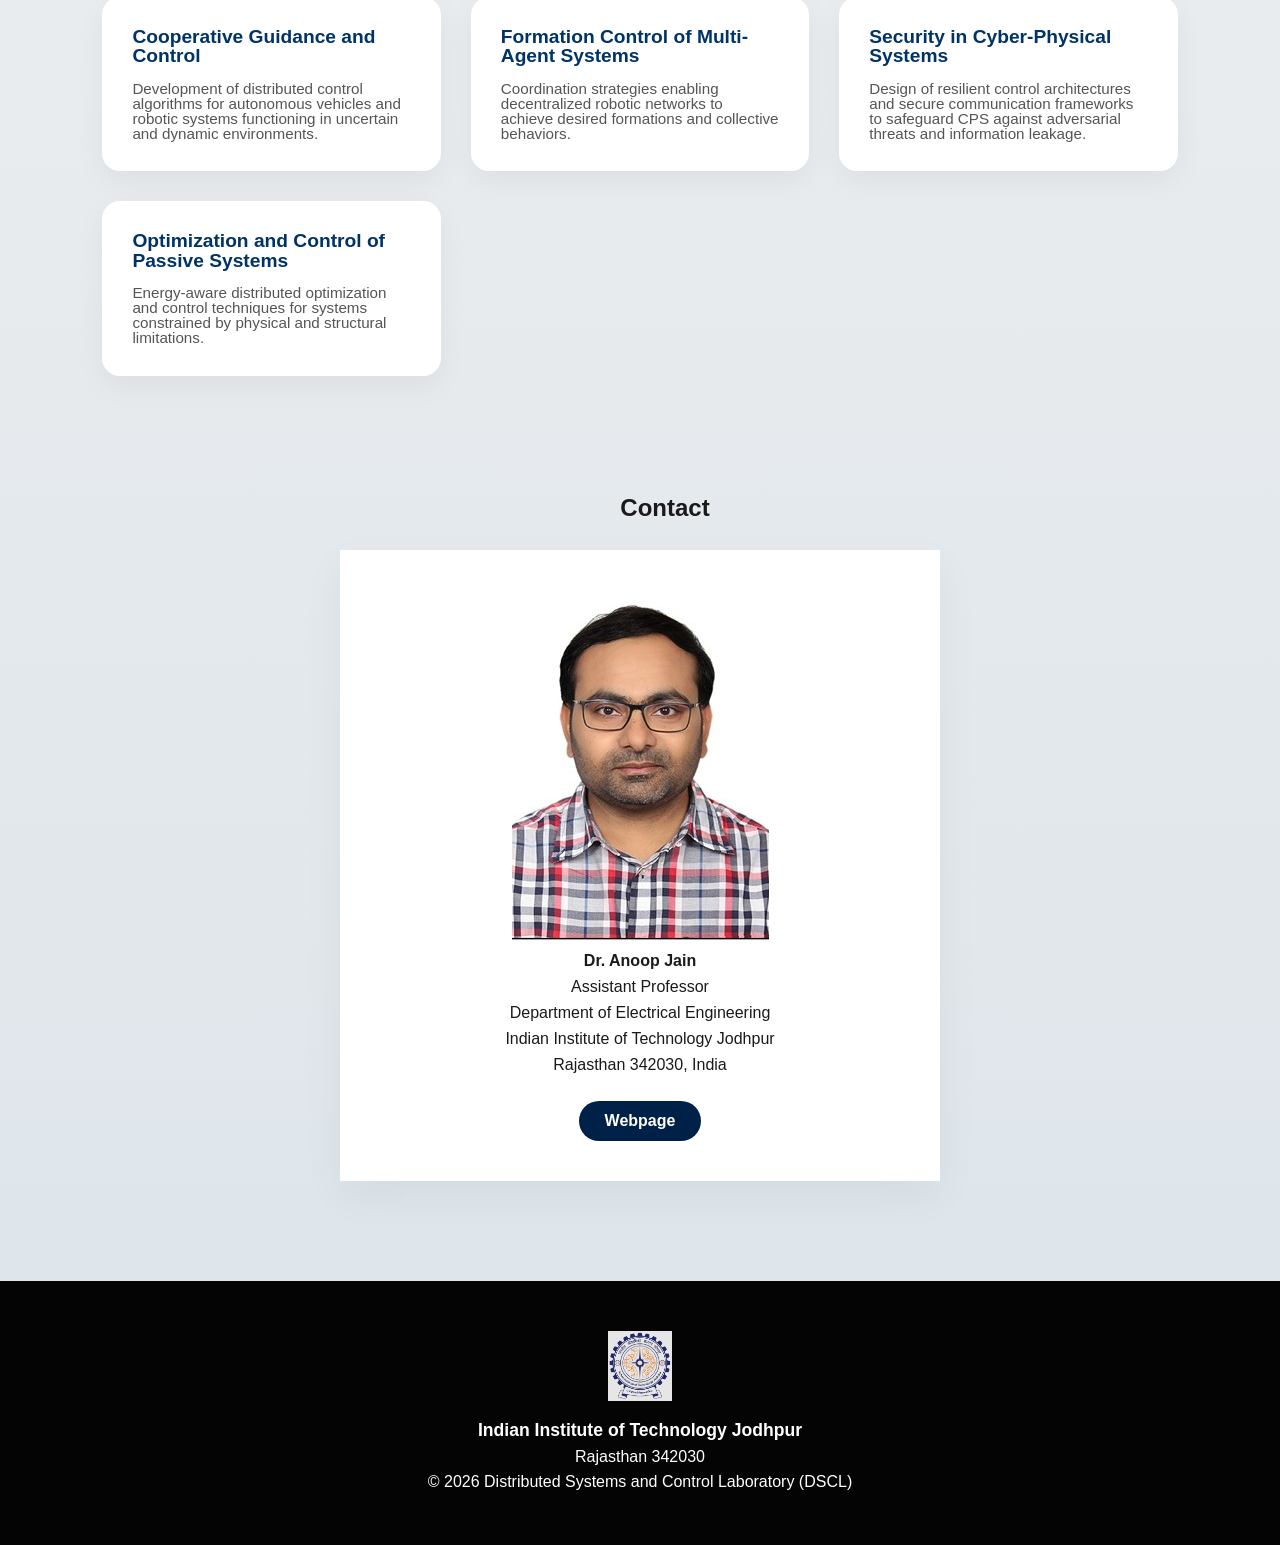
==== commit 263ad540: "Update index.html" ====
--- a/index.html
+++ b/index.html
@@ -349,7 +349,8 @@
 	<div class="about-slideshow">
     <div class="slides-track">
         <img src="bg2.jpg" class="slide">
-        <img src="bg1.jpg" class="slide">
+		<img src="im1.png" class="slide">
+        <img src="im2.png" class="slide">
         <img src="bg3.jpeg" class="slide">
         <img src="bg7.jpg" class="slide">
     </div>
@@ -480,3 +481,4 @@
 
 
 
+
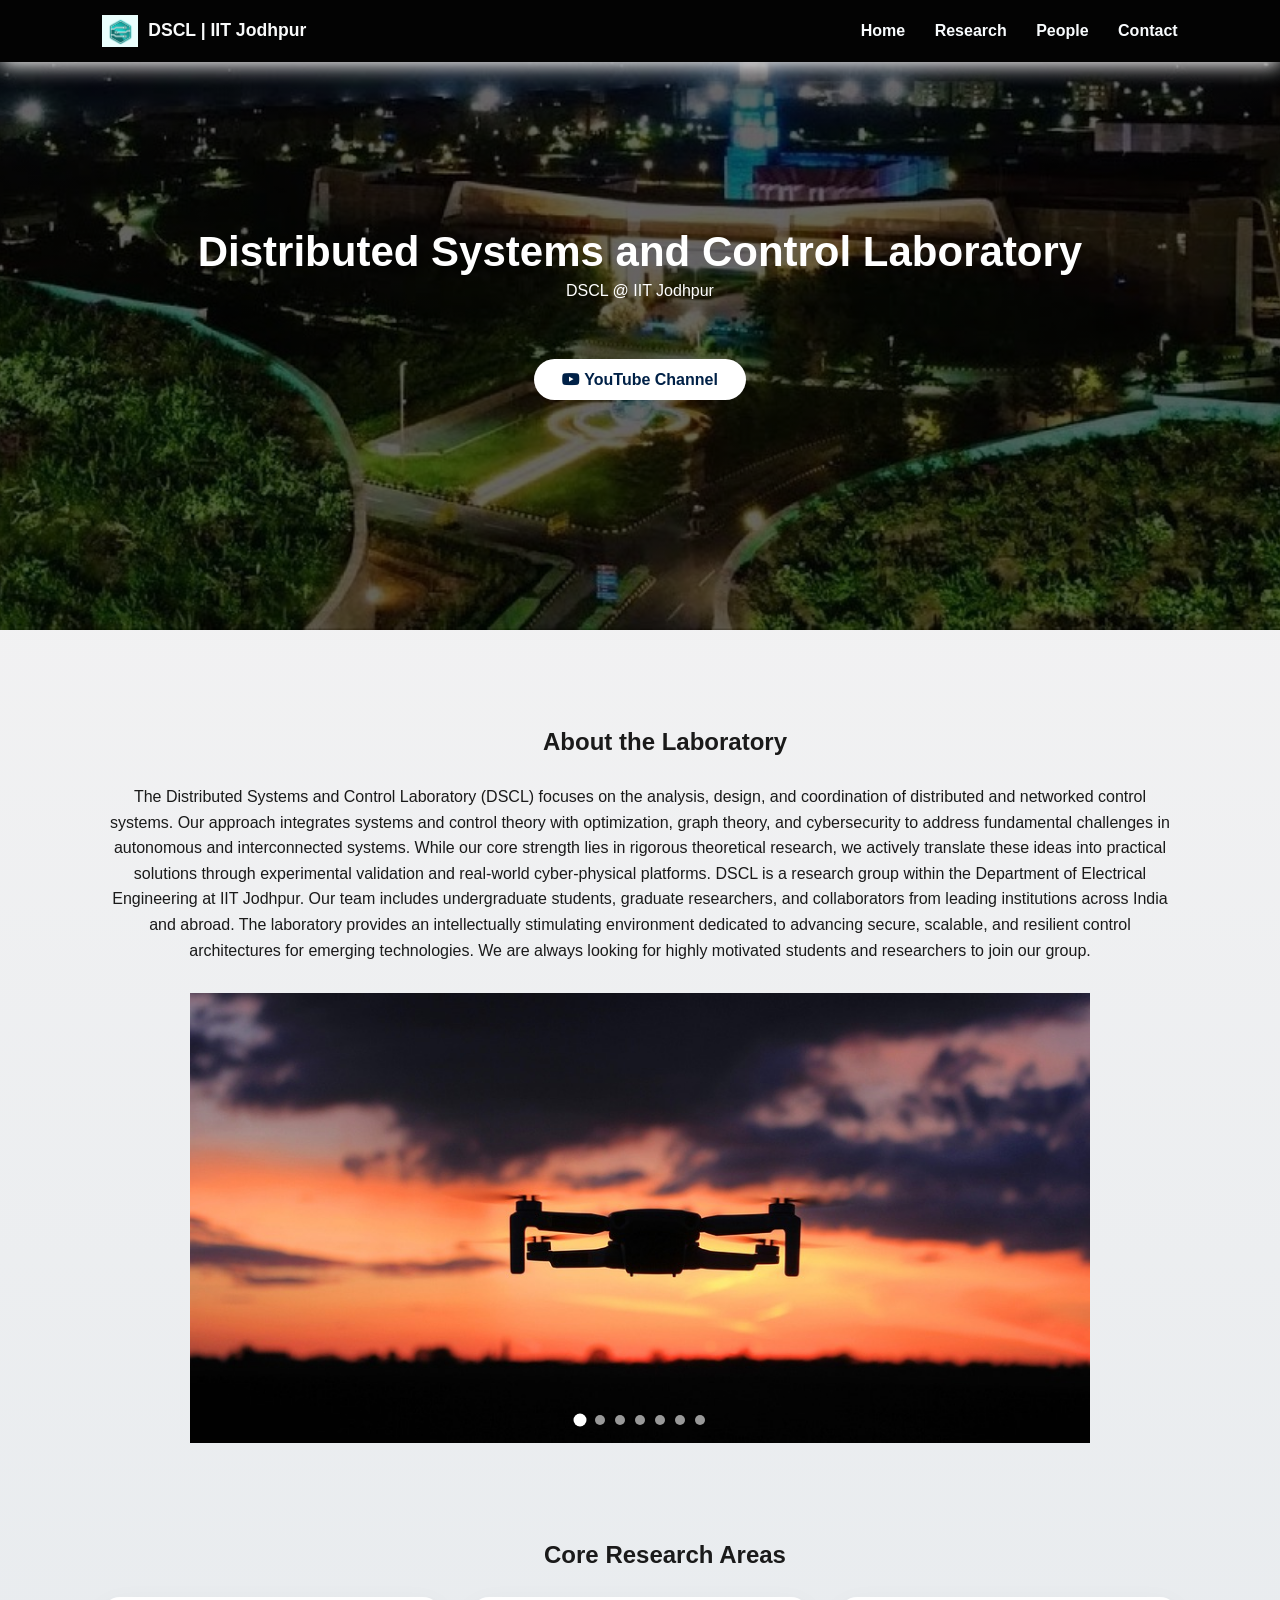
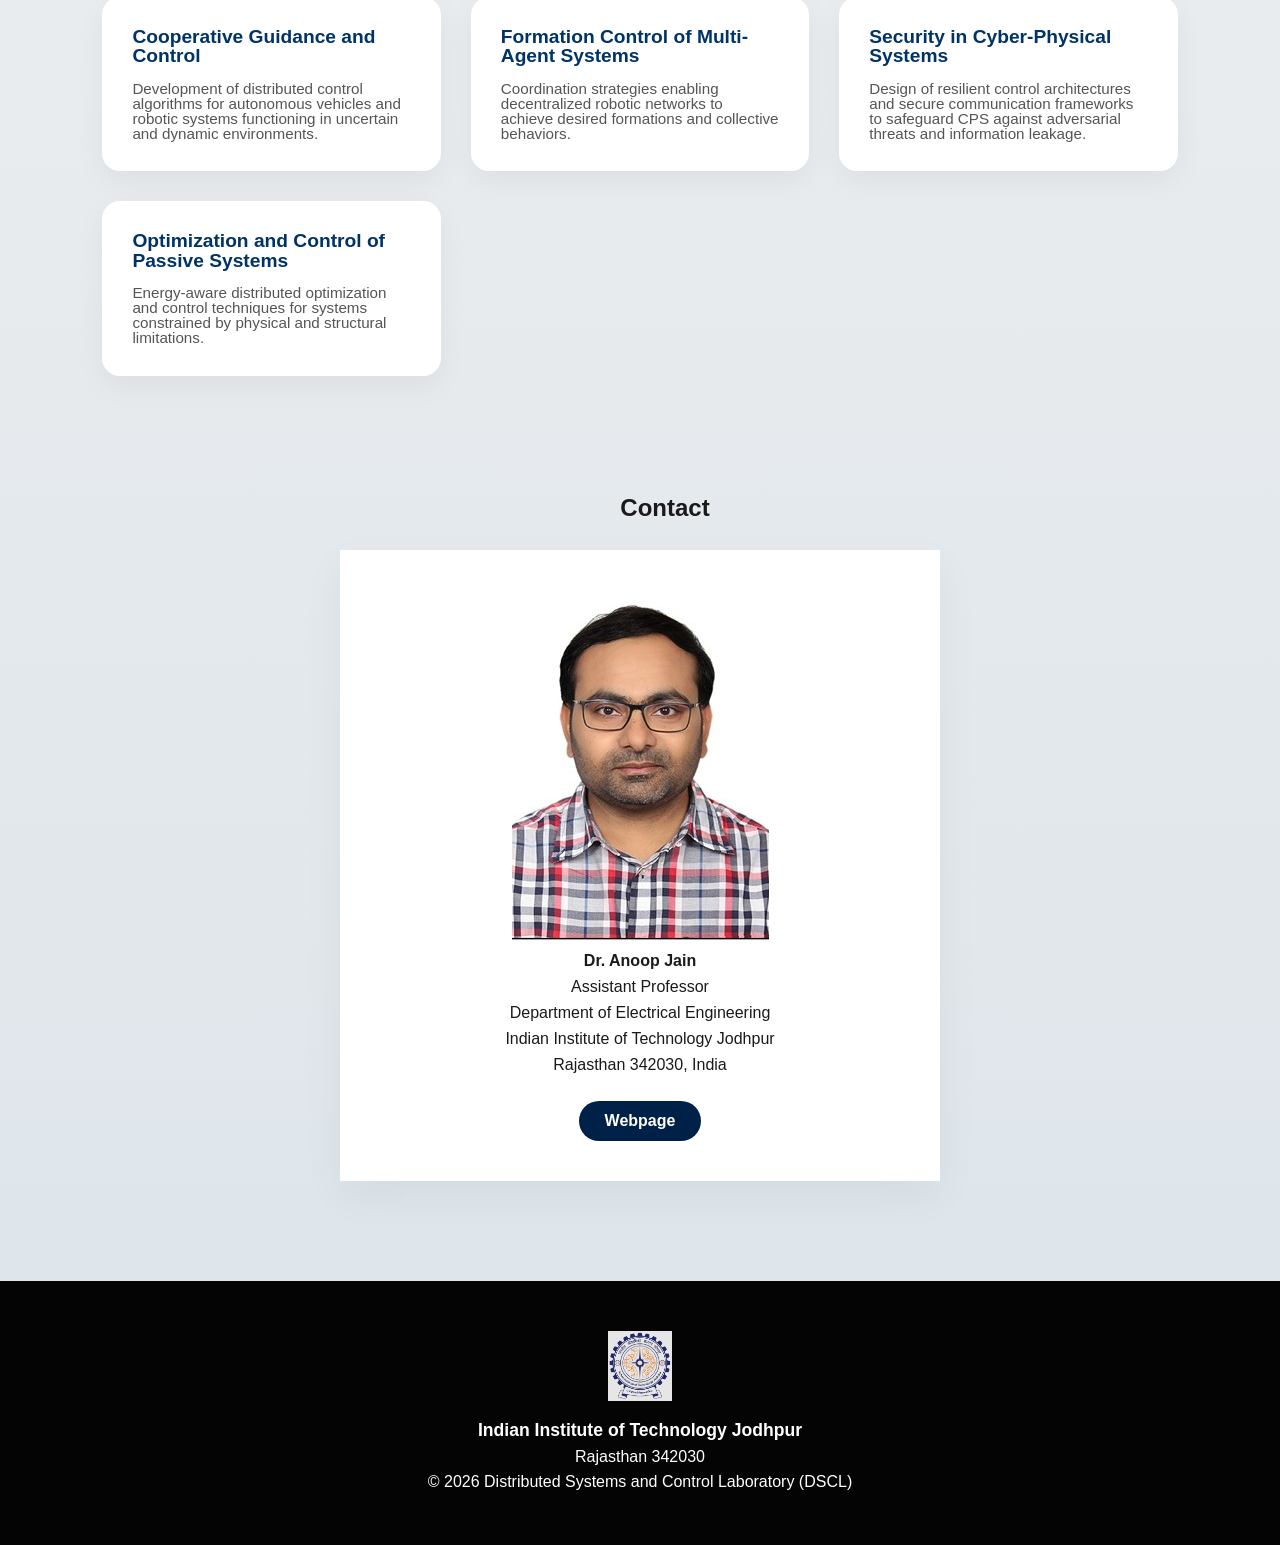
==== commit 0412e5e3: "Update index.html" ====
--- a/index.html
+++ b/index.html
@@ -351,6 +351,8 @@
         <img src="bg2.jpg" class="slide">
 		<img src="im1.png" class="slide">
         <img src="im2.png" class="slide">
+		<img src="bg1.jpg" class="slide">
+		<img src="bg3.jpg" class="slide">
         <img src="bg3.jpeg" class="slide">
         <img src="bg7.jpg" class="slide">
     </div>
@@ -482,3 +484,4 @@
 
 
 
+
